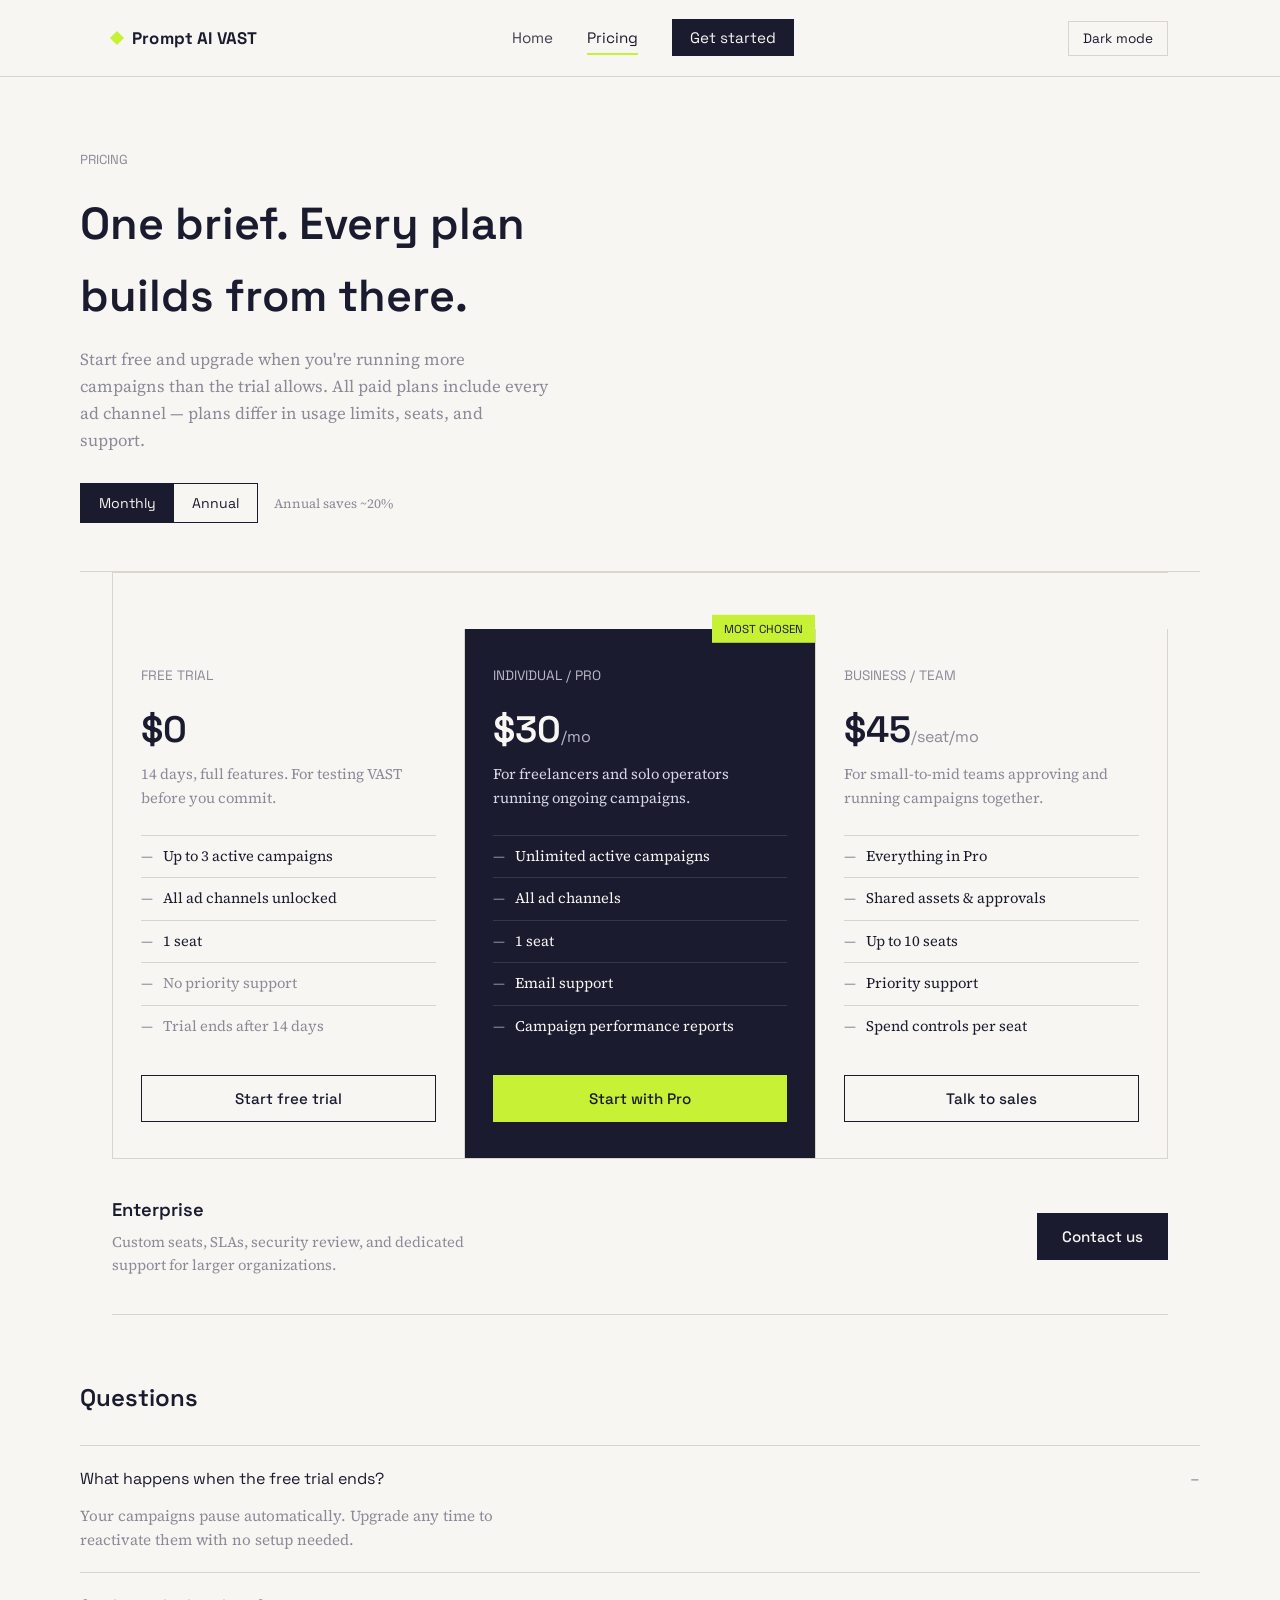
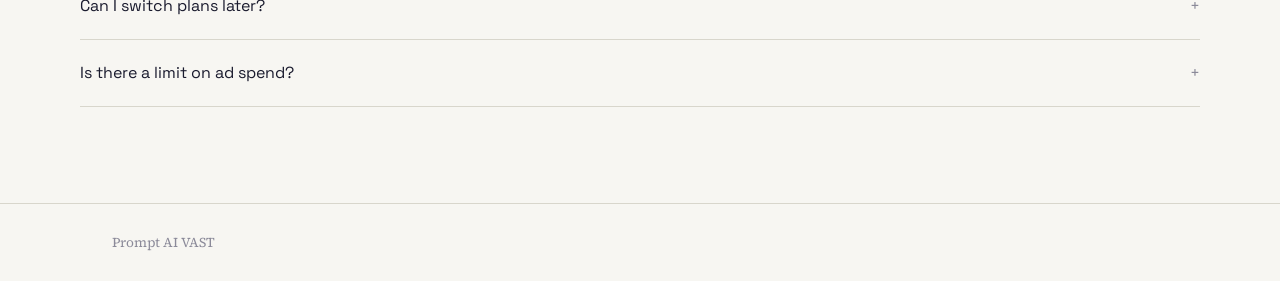
==== pricing.html @ b026fc5e "added files" ====
<!DOCTYPE html>
<html lang="en">
<head>
<meta charset="UTF-8">
<meta name="viewport" content="width=device-width, initial-scale=1.0">
<title>Pricing — Prompt AI VAST</title>
<link rel="preconnect" href="https://fonts.googleapis.com">
<link rel="preconnect" href="https://fonts.gstatic.com" crossorigin>
<link href="https://fonts.googleapis.com/css2?family=Space+Grotesk:wght@400;500;600;700&family=Source+Serif+4:opsz,wght@8..60,400;8..60,500;8..60,600&display=swap" rel="stylesheet">
<link rel="stylesheet" href="index.css">
</head>
<body>

<header>
  <nav class="wrap">
    <a class="logo" href="index.html"><span class="mark"></span>Prompt AI VAST</a>
    <ul class="navlinks">
      <li><a href="index.html">Home</a></li>
      <li><a class="active" href="pricing.html">Pricing</a></li>
      <li><a class="cta" href="#pro-cta">Get started</a></li>
    </ul>
    <button class="theme-toggle" onclick="toggleTheme()">Dark mode</button>
  </nav>
</header>

<section>
  <div class="wrap pricing-hero">
    <div class="eyebrow">PRICING</div>
    <h1>One brief. Every plan builds from there.</h1>
    <p>Start free and upgrade when you're running more campaigns than the trial allows. All paid plans include every ad channel — plans differ in usage limits, seats, and support.</p>
    <div>
      <span class="toggle">
        <button class="on" id="btn-monthly" onclick="setBilling('monthly')">Monthly</button>
        <button id="btn-annual" onclick="setBilling('annual')">Annual</button>
      </span>
      <span class="save">Annual saves ~20%</span>
    </div>
  </div>

  <div class="wrap">
    <div class="tiers">
      <div class="tier">
        <div class="tier-name">FREE TRIAL</div>
        <div class="price">$0</div>
        <div class="tier-desc">14 days, full features. For testing VAST before you commit.</div>
        <ul class="feat">
          <li>Up to 3 active campaigns</li>
          <li>All ad channels unlocked</li>
          <li>1 seat</li>
          <li class="off">No priority support</li>
          <li class="off">Trial ends after 14 days</li>
        </ul>
        <button class="btn ghost" style="width:100%">Start free trial</button>
      </div>

      <div class="tier featured">
        <div class="badge">MOST CHOSEN</div>
        <div class="tier-name">INDIVIDUAL / PRO</div>
        <div class="price" id="pro-price">$30<span>/mo</span></div>
        <div class="tier-desc">For freelancers and solo operators running ongoing campaigns.</div>
        <ul class="feat">
          <li>Unlimited active campaigns</li>
          <li>All ad channels</li>
          <li>1 seat</li>
          <li>Email support</li>
          <li>Campaign performance reports</li>
        </ul>
        <button class="btn accent" id="pro-cta" style="width:100%">Start with Pro</button>
      </div>

      <div class="tier">
        <div class="tier-name">BUSINESS / TEAM</div>
        <div class="price" id="biz-price">$45<span>/seat/mo</span></div>
        <div class="tier-desc">For small-to-mid teams approving and running campaigns together.</div>
        <ul class="feat">
          <li>Everything in Pro</li>
          <li>Shared assets &amp; approvals</li>
          <li>Up to 10 seats</li>
          <li>Priority support</li>
          <li>Spend controls per seat</li>
        </ul>
        <button class="btn ghost" style="width:100%">Talk to sales</button>
      </div>
    </div>

    <div class="enterprise-bar">
      <div>
        <h3>Enterprise</h3>
        <p>Custom seats, SLAs, security review, and dedicated support for larger organizations.</p>
      </div>
      <button class="btn primary">Contact us</button>
    </div>
  </div>

  <div class="wrap faq">
    <h2>Questions</h2>
    <details class="faq-item" open>
      <summary>What happens when the free trial ends?</summary>
      <p>Your campaigns pause automatically. Upgrade any time to reactivate them with no setup needed.</p>
    </details>
    <details class="faq-item">
      <summary>Can I switch plans later?</summary>
      <p>Yes — upgrade, downgrade, or cancel from your account at any time. Changes apply on your next billing date.</p>
    </details>
    <details class="faq-item">
      <summary>Is there a limit on ad spend?</summary>
      <p>No — your plan covers VAST's usage, not your ad budget. You control ad spend directly with each platform.</p>
    </details>
  </div>
</section>

<footer>
  <div class="wrap">Prompt AI VAST</div>
</footer>

<script src="script.js"></script>
</body>
</html>
---- index.css ----
:root{
  --paper:#F7F6F2;
  --ink:#1A1B2E;
  --plum:#4B2E52;
  --lime:#C6F135;
  --grey:#8B8A99;
  --line:#D8D6CC;
  --paper-dim:#EFEEE7;
}
@media (prefers-color-scheme: dark){
  :root:not([data-theme="light"]){
    --paper:#14151F;
    --ink:#F2F1EC;
    --plum:#C9A9D1;
    --lime:#C6F135;
    --grey:#9C9BAC;
    --line:#33344a;
    --paper-dim:#1B1C2A;
  }
}
:root[data-theme="dark"]{
  --paper:#14151F;
  --ink:#F2F1EC;
  --plum:#C9A9D1;
  --lime:#C6F135;
  --grey:#9C9BAC;
  --line:#33344a;
  --paper-dim:#1B1C2A;
}

*{box-sizing:border-box;}
html,body{margin:0;padding:0;}
body{
  background:var(--paper);
  color:var(--ink);
  font-family:'Source Serif 4', serif;
  font-size:17px;
  line-height:1.6;
  -webkit-font-smoothing:antialiased;
}
h1,h2,h3,.mono,nav,.btn,.tier-name,.price{
  font-family:'Space Grotesk', sans-serif;
}
a{color:inherit;text-decoration:none;}
.wrap{max-width:1120px;margin:0 auto;padding:0 32px;}
@media (max-width:640px){.wrap{padding:0 20px;}}

/* NAV */
header{
  border-bottom:1px solid var(--line);
  position:sticky;top:0;
  background:var(--paper);
  z-index:20;
}
nav.wrap{
  display:flex;align-items:center;justify-content:space-between;
  height:76px;
}
.logo{
  font-weight:700;font-size:1.05rem;letter-spacing:0.01em;
  display:flex;align-items:center;gap:10px;cursor:pointer;
  background:none;border:none;color:inherit;font-family:inherit;padding:0;
}
.logo .mark{
  width:10px;height:10px;background:var(--lime);
  transform:rotate(45deg);flex:none;
}
.navlinks{display:flex;align-items:center;gap:34px;list-style:none;margin:0;padding:0;}
.navlinks a, .navlinks button{
  background:none;border:none;color:var(--ink);font-family:inherit;
  font-size:0.95rem;cursor:pointer;padding:6px 0;position:relative;
  opacity:0.82;
}
.navlinks a:hover, .navlinks button:hover{opacity:1;}
.navlinks a.active, .navlinks button.active{opacity:1;}
.navlinks a.active::after, .navlinks button.active::after{
  content:"";position:absolute;left:0;right:0;bottom:-2px;height:2px;background:var(--lime);
}
.navlinks .cta{
  opacity:1;background:var(--ink);color:var(--paper);padding:9px 18px;
}
.navlinks .cta:hover{background:var(--plum);}

@media (max-width:720px){
  .navlinks{gap:20px;}
  .navlinks span{display:none;}
}

/* HOME */
.hero{
  padding:96px 0 72px;
  display:grid;grid-template-columns:1.1fr 0.9fr;gap:60px;align-items:end;
  border-bottom:1px solid var(--line);
}
@media (max-width:860px){.hero{grid-template-columns:1fr;gap:36px;padding:56px 0 48px;}}
.eyebrow{
  font-family:'Space Grotesk',sans-serif;font-size:0.82rem;color:var(--grey);
  margin-bottom:22px;
}
h1.headline{
  font-family:'Space Grotesk',sans-serif;
  font-weight:600;
  font-size:clamp(2.4rem, 5vw, 3.6rem);
  line-height:1.05;
  letter-spacing:-0.01em;
  margin:0 0 20px;
  max-width:14ch;
}
.hero-sub{
  font-size:1.15rem;color:var(--ink);opacity:0.78;max-width:46ch;margin:0 0 28px;
}
.btnrow{display:flex;gap:14px;flex-wrap:wrap;}
.btn{
  font-size:0.95rem;font-weight:500;padding:13px 24px;border:1px solid var(--ink);
  cursor:pointer;background:none;color:var(--ink);display:inline-block;text-decoration:none;
}
.btn.primary{background:var(--ink);color:var(--paper);border-color:var(--ink);}
.btn.primary:hover{background:var(--plum);border-color:var(--plum);}
.btn.ghost:hover{background:var(--paper-dim);}
.btn.accent{background:var(--lime);border-color:var(--lime);color:var(--ink);}
.btn.accent:hover{filter:brightness(0.93);}

.hero-side{
  border-left:1px solid var(--line);padding-left:32px;
}
@media (max-width:860px){.hero-side{border-left:none;padding-left:0;border-top:1px solid var(--line);padding-top:24px;}}
.hero-side p{font-size:0.98rem;color:var(--grey);margin:0 0 18px;}
.stat{display:flex;justify-content:space-between;padding:10px 0;border-top:1px solid var(--line);}
.stat:last-child{border-bottom:1px solid var(--line);}
.stat b{font-family:'Space Grotesk',sans-serif;}

.strip{
  padding:64px 0;border-bottom:1px solid var(--line);
  display:grid;grid-template-columns:repeat(3,1fr);gap:40px;
}
@media (max-width:760px){.strip{grid-template-columns:1fr;gap:32px;}}
.strip .num{font-family:'Space Grotesk',sans-serif;color:var(--grey);font-size:0.85rem;margin-bottom:10px;}
.strip h3{font-size:1.2rem;margin:0 0 10px;font-weight:600;}
.strip p{color:var(--grey);font-size:0.96rem;margin:0;}

.audience{padding:72px 0;border-bottom:1px solid var(--line);}
.audience h2{font-size:1.8rem;font-weight:600;max-width:20ch;margin:0 0 40px;}
.aud-grid{display:grid;grid-template-columns:1fr 1fr;gap:1px;background:var(--line);}
.aud-grid > div{background:var(--paper);padding:32px;}
@media (max-width:700px){.aud-grid{grid-template-columns:1fr;}}
.aud-grid h4{margin:0 0 10px;font-family:'Space Grotesk',sans-serif;font-size:1.05rem;}
.aud-grid p{margin:0 0 16px;color:var(--grey);font-size:0.95rem;}
.aud-grid a{font-family:'Space Grotesk',sans-serif;font-size:0.9rem;border-bottom:1px solid var(--ink);}

.homecta{padding:80px 0;text-align:left;}
.homecta h2{font-size:2rem;font-weight:600;max-width:18ch;margin:0 0 24px;}

/* PRICING */
.pricing-hero{padding:72px 0 48px;border-bottom:1px solid var(--line);}
.pricing-hero .eyebrow{margin-bottom:18px;}
.pricing-hero h1{font-size:clamp(2.1rem,4vw,2.8rem);font-weight:600;margin:0 0 16px;max-width:16ch;}
.pricing-hero p{color:var(--grey);max-width:52ch;font-size:1.05rem;margin:0 0 28px;}

.toggle{display:inline-flex;border:1px solid var(--ink);}
.toggle button{
  background:none;border:none;font-family:'Space Grotesk',sans-serif;font-size:0.88rem;
  padding:10px 18px;cursor:pointer;color:var(--ink);
}
.toggle button.on{background:var(--ink);color:var(--paper);}
.save{font-size:0.82rem;color:var(--grey);margin-left:12px;}

.tiers{
  padding:56px 0 0;
  display:grid;grid-template-columns:1fr 1fr 1fr;gap:0;
  border-top:1px solid var(--line);border-left:1px solid var(--line);
}
@media (max-width:860px){.tiers{grid-template-columns:1fr;}}
.tier{
  border-right:1px solid var(--line);border-bottom:1px solid var(--line);
  padding:36px 28px;position:relative;
}
.tier.featured{background:var(--ink);color:var(--paper);}
.tier.featured .grey{color:#b9b8c9;}
.badge{
  position:absolute;top:0;right:0;background:var(--lime);color:var(--ink);
  font-family:'Space Grotesk',sans-serif;font-size:0.72rem;padding:5px 12px;
  transform:translateY(-50%);
}
.tier-name{font-size:0.85rem;color:var(--grey);margin-bottom:14px;}
.tier.featured .tier-name{color:#b9b8c9;}
.price{font-size:2.3rem;font-weight:600;margin-bottom:4px;}
.price span{font-size:1rem;font-weight:400;color:var(--grey);}
.tier.featured .price span{color:#b9b8c9;}
.tier-desc{color:var(--grey);font-size:0.92rem;margin:0 0 24px;min-height:42px;}
.tier.featured .tier-desc{color:#d8d7e6;}
.feat{list-style:none;margin:0 0 28px;padding:0;font-size:0.92rem;}
.feat li{padding:9px 0;border-top:1px solid var(--line);display:flex;gap:10px;}
.tier.featured .feat li{border-top:1px solid #34364a;}
.feat li:before{content:"—";color:var(--grey);flex:none;}
.tier.featured .feat li:before{color:#8f8ea3;}
.feat li.off{color:var(--grey);}
.tier.featured .feat li.off{color:#7c7b8f;}

.enterprise-bar{
  border-bottom:1px solid var(--line);
  padding:36px 0;
  display:flex;justify-content:space-between;align-items:center;gap:24px;flex-wrap:wrap;
}
.enterprise-bar h3{margin:0 0 6px;font-size:1.15rem;font-weight:600;}
.enterprise-bar p{margin:0;color:var(--grey);font-size:0.92rem;max-width:46ch;}

.faq{padding:64px 0 96px;}
.faq h2{font-size:1.5rem;font-weight:600;margin:0 0 28px;}
.faq-item{border-top:1px solid var(--line);padding:20px 0;}
.faq-item:last-child{border-bottom:1px solid var(--line);}
.faq-item summary{cursor:pointer;font-family:'Space Grotesk',sans-serif;font-size:1rem;list-style:none;display:flex;justify-content:space-between;}
.faq-item summary::-webkit-details-marker{display:none;}
.faq-item summary:after{content:"+";color:var(--grey);}
.faq-item[open] summary:after{content:"–";}
.faq-item p{color:var(--grey);margin:12px 0 0;font-size:0.95rem;max-width:60ch;}

footer{border-top:1px solid var(--line);padding:28px 0;font-size:0.85rem;color:var(--grey);}
.theme-toggle{
  background:none;border:1px solid var(--line);color:var(--ink);
  font-family:'Space Grotesk',sans-serif;font-size:0.85rem;
  padding:8px 14px;cursor:pointer;margin-left:20px;
}
.theme-toggle:hover{background:var(--paper-dim);}
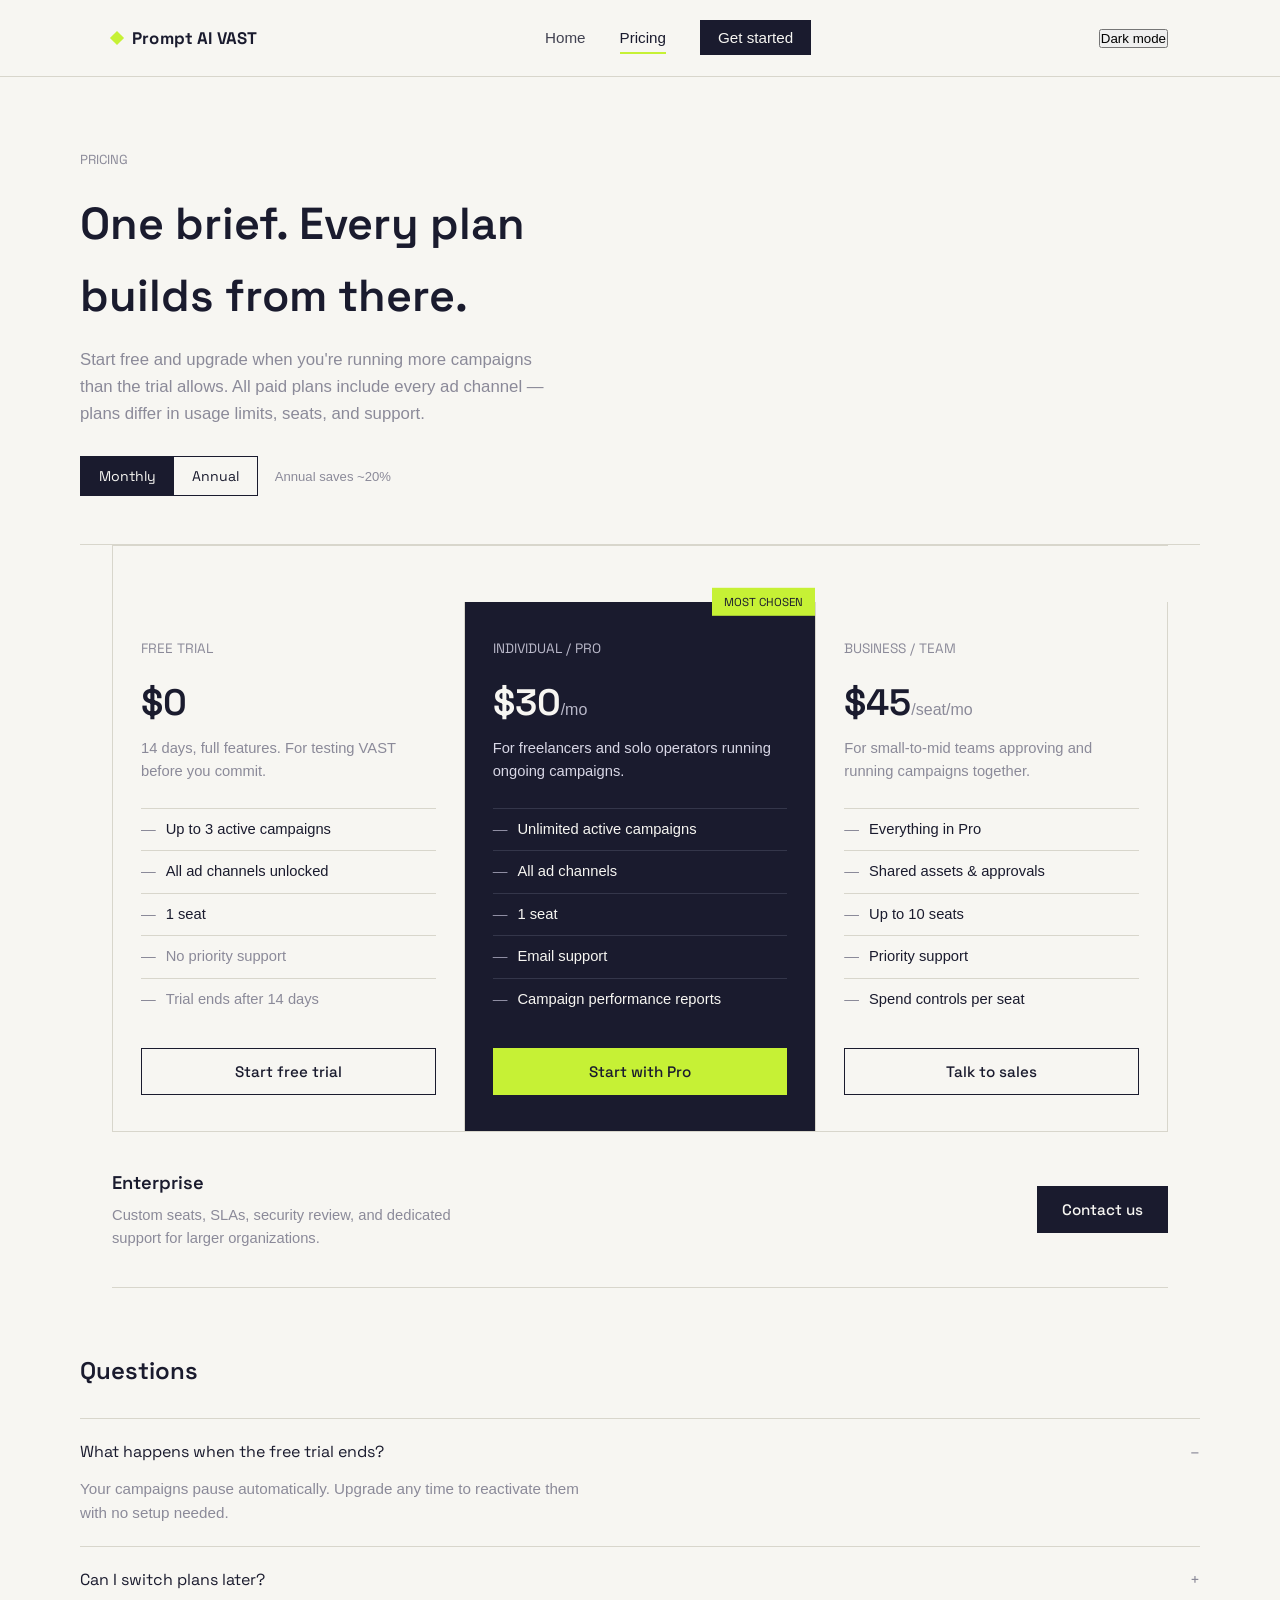
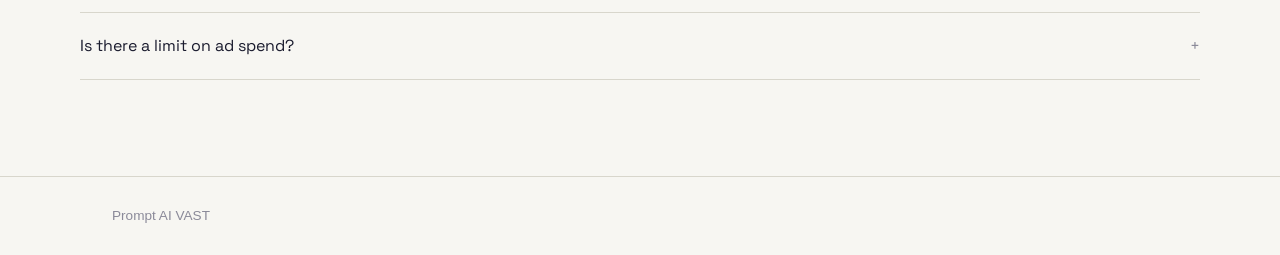
==== commit 890bf029: "editing" ====
--- a/pricing.html
+++ b/pricing.html
@@ -7,13 +7,16 @@
 <link rel="preconnect" href="https://fonts.googleapis.com">
 <link rel="preconnect" href="https://fonts.gstatic.com" crossorigin>
 <link href="https://fonts.googleapis.com/css2?family=Space+Grotesk:wght@400;500;600;700&family=Source+Serif+4:opsz,wght@8..60,400;8..60,500;8..60,600&display=swap" rel="stylesheet">
-<link rel="stylesheet" href="index.css">
+<link rel="stylesheet" href="style.css">
 </head>
 <body>
 
 <header>
   <nav class="wrap">
     <a class="logo" href="index.html"><span class="mark"></span>Prompt AI VAST</a>
+    <button class="hamburger" onclick="document.getElementById('navlinks').classList.toggle('open')">
+        <span></span><span><span></span></span>
+    </button>
     <ul class="navlinks">
       <li><a href="index.html">Home</a></li>
       <li><a class="active" href="pricing.html">Pricing</a></li>
@@ -113,6 +116,6 @@
   <div class="wrap">Prompt AI VAST</div>
 </footer>
 
-<script src="script.js"></script>
+<script src="app.js"></script>
 </body>
 </html>
--- a/style.css
+++ b/style.css
@@ -0,0 +1,2001 @@
+*{
+    margin: 0;
+    padding: 0;
+    box-sizing: border-box;
+    font-family: 'Inter', -apple-system, BlinkMacSystemFont, sans-serif;
+}
+body{
+    background-color: var(--bg);
+    color: white;
+    min-height: 100vh;
+  
+}
+.navbar{
+    display: flex;
+    justify-content: space-between;
+    align-items: center;
+    padding: .8rem 4rem;
+    background-color: #0b0e14;
+    position: sticky;
+    top: 0;
+    z-index: 100;
+    border-bottom: 1px solid #94a3b8;
+    width: 100%;
+    overflow: visible;
+
+}
+.logo{
+    display: flex;
+    align-items: center;
+    gap: 0.6rem;
+    font-size: 1rem;
+    font-weight: 700;
+    letter-spacing: -0.01rem;
+}
+.logo-circle{
+    background-color: white;
+    color: #0b0e14;
+    width: 17px;
+    height: 17px;
+    border-radius: 50%;
+    display: flex;
+    align-items: center;
+    justify-content: center;
+    font-size: 0.75rem;
+    font-weight: 900;
+    line-height: 1;
+}
+.nav-links{
+    display: flex;
+    list-style: none;
+    gap: 2rem;
+    align-items: center;
+}
+.nav-links a{
+    color: #94a3b8;
+    text-decoration: none;
+    font-size: 0.82rem;
+    font-weight: 500;
+    position: relative;
+    padding-bottom: 2px;
+    transition: color 0.2s ease;
+}
+.nav-links a::after{
+    content: '';
+    position: absolute;
+    width: 0;
+    height: 2px;
+    bottom: 0;
+    left: 0;
+    background-color:aqua;
+    transition: width 1.25s ease;
+}
+.nav-links a:hover{
+    color:white;
+}
+.nav-links a:hover::after{
+    width: 100%;
+}
+.nav-right{
+    display: flex;
+    align-items: center;
+    gap: 1.9rem;
+    
+}
+.btn-get-started{
+background-color: white;
+color: #0b0e14; 
+border: none;
+padding: 0.55rem 1.2rem;
+border-radius: 20px;
+font-weight: 600;
+font-size: 0.8rem;
+cursor: pointer;
+transition: opacity 0.2s;
+}
+.btn-get-started:hover{
+    opacity: 0.9;
+}
+.hero{
+    position: relative;
+    display: flex;
+    justify-content: center;
+    align-items: center;
+    text-align: center;
+    padding-bottom: 8px;
+    padding-top: 90px;
+    min-height:calc(100vh-80px);
+    flex-direction: column;
+    width: 100%;
+
+    
+}
+.hero-glow{
+    position: absolute;
+    width: 700px;
+    height: 450px;
+    background:
+     radial-gradient(circle, rgba(255, 255, 255, 0.45)0%, rgba(11, 40, 20, 0)70%);
+    top: 45%;
+   left: 50%;
+    transform: translate(-50%, -50%);
+    pointer-events: none;
+    z-index: 70;
+}
+.hero-content{
+    max-width: 720px;
+    z-index: 2;
+    display: flex;
+    margin: 0 auto;
+    max-width: 720px;
+    flex-direction: column;
+    align-items: center;
+    text-align: center;
+    width: 100%;
+}
+.hero-tag{
+
+    font-size: 1rem;
+    font-weight: 600;
+    color: white;
+    margin-bottom: 1rem;
+    letter-spacing: -0.08em;
+ text-align: center;
+}
+.hero-title{
+    font-size: 3.75rem;
+    font-weight: 400;
+   line-height: 1.1;
+   color: white;
+   letter-spacing: -0.03em;
+   margin-bottom: 1.4rem;
+}
+.hero-subtitle{
+    font-size: 0.82rem;
+    line-height: 1.65;
+    color: #94a3b8;
+    max-width: 630px;
+    margin: 0 auto 2.2rem;
+    font-weight: 100;
+}
+.hero-buttons{
+    display: flex;
+    justify-content: center;
+    align-items: center;
+    gap: .8rem;
+}
+.btn-primary{
+    background: black;
+    color: white;
+    border:1px solid white ;
+    padding: .65rem 1.4rem;
+    border-radius: 25px;
+    font-size: .8rem;
+    font-weight: 600;
+    cursor: pointer;
+    display: flex;
+    align-items: center;
+    gap: 0.4rem;
+   
+}
+.btn-primary:hover{
+    transform: translate(-1px);
+     box-shadow:0 0 30px rgba(59, 130, 246, 0.4);
+}
+.btn-secondary{
+    background-color: rgba(255, 255,255, 0.88);
+    color: #0b0e14;
+    padding: .65rem 1.4rem;
+    border-radius: 25px;
+    font-size: .8rem;
+    font-weight: 600;
+    cursor: pointer;
+    transition: background-color 0.2s;
+}
+.btn-secondary:hover{
+    background-color: aqua;
+}
+.star{
+    position: absolute;
+    color: white;
+    pointer-events: none;
+    z-index: 1;
+}
+.star-1{top: 20%; right: 6%; font-size: .8rem; opacity: 0.5;}
+.star-2{top: 37%; left: 32%; font-size: 1.7rem; opacity: 0.95;}
+.star-3{top: 58%; left: 16%; font-size: 1.1rem; opacity: 0.8;}
+.star-4{top: 35%; right: 30%; font-size: .7rem; opacity: 0.6;}
+.star-5{top: 43%; left: 15%; font-size: 1.3rem; opacity: 0.9;}
+.star-6{top: 20%; right: 10%; font-size: 1.3rem; opacity: 0.95;}
+.dot{
+    position: absolute;
+    background-color: white;
+    border-radius: 50%;
+    pointer-events: none;
+    z-index: 1;
+}
+.dot-1{top: 47%; left: 19%; width: 3px; height: 3px; opacity: 0.7;}
+.dot-2{top: 47%; left: 19%; width: 3px; height: 3px; opacity: 0.7;}
+.features-section,
+.trending-section{
+    padding: 5rem 2rem;
+    max-width: 1100px;
+    margin: 0 auto;
+    text-align: center;
+}
+.section-header{
+    max-width: 680px;
+    margin: 0 auto 3rem;
+}
+.section-title{
+    font-size: 2.2rem;
+    font-weight: 600;
+    color: white;
+    margin-bottom: 1rem;
+    letter-spacing: -0.02rem;
+}
+.section-subtitle{
+    font-size: .8rem;
+    line-height: 1.6;
+    color: #94a3b8;
+    margin-bottom: 1.5rem;
+}
+.cards-grid{
+    display: grid;
+    grid-template-columns: repeat(3, 1fr);
+    gap: 1.2rem;
+}
+.card{
+    background-color: rgba(255, 255, 255, 0.03);
+    border: 1px solid  rgba(255, 255, 255, 0.08);
+    border-radius: 1px;
+    padding: 1.4rem;
+    text-align: left;
+    display: flex;
+    flex-direction: column;
+    justify-content: space-between;
+    transition: transform 0.2s ease, border-color 0.3s;
+}
+.card:hover{
+    transition: translateY(-3px);
+    border-color: rgba(255, 255, 255, 0.2);
+}
+.card-text{
+    font-size: .85rem;
+    font-weight: 400;
+    color: white;
+    line-height: 1.4;
+    margin-bottom:.8rem ;
+}
+.card-text .arrow{
+    font-size: 0.85rem;
+    opacity: .8;
+    margin-left: 0.2rem;
+}
+.card-link{
+    text-decoration: none;
+    word-break: break-all;
+    color: #3b82f6;
+    font-size: 0.75rem;
+}
+.card-link:hover{
+    text-decoration: underline;
+}
+.hamburger-btn{
+    display: none;
+    flex-direction: column;
+    justify-content: space-between;
+    width: 24px;
+    height: 18px;
+    background: transparent;
+    border: none;
+    cursor: pointer;
+    z-index: 1000;
+}
+.hamburger-btn .bar{
+    width: 100%;
+    height: 2px;
+    background-color:white;
+    border-radius: 2px;
+    transition: all 0.ss ease;
+    pointer-events: none;
+}
+.nav-menu{
+    display: flex;
+    justify-content: space-between;
+    align-items: center;
+    flex: 1;
+    gap: 1.6rem;
+    width: 100%;
+  
+}
+ .nav-menu a{
+        display: block;
+        color: white;
+        text-decoration: none;
+    }
+    .nav-menu.active{
+        display: flex;
+    }
+@media(max-width:900px){
+    .cards-grid{
+        grid-template-columns: repeat(2, 1fr);
+    }
+}
+@media(max-width: 600px){
+    .cards-grid{
+        grid-template-columns: 1fr;
+    }
+}
+@media(max-width:768px){
+    .navbar{
+        padding: 0.8rem 1.5rem;
+    }
+    .nav-links,
+    .nav-left,
+    .nav-right{
+display: flex;
+flex-direction: column;
+align-items: center;
+width: 100%;
+gap: 1.2rem;
+    }
+    .hero{
+        padding-top: 3.5rem;
+        padding-bottom: 4rem;
+        padding-left: 1rem;
+        padding-right: 1rem;
+    }
+    .hero-title{
+        font-size: 2.2rem;
+        line-height: 1.2;
+        margin-bottom: 1rem;
+    }
+    .hero-subtitle{
+        font-size: 0.85rem;
+        padding: 0 0.5rem;
+    }
+    .hero-buttons{
+        flex-direction: column;
+        width: 100%;
+        gap: 0.8rem;
+    }
+    .btn-primary,
+    .btn-secondary{
+        width: 100%;
+        justify-content: center;
+    }
+    .hero-glow{
+        width: 320px;
+        height: 320px;
+    }
+    .hamburger-btn{
+        display: flex;
+    }
+    .nav-menu{
+        position: absolute;
+        top: 100%;
+        left: 0;
+        width: 100%;
+        flex-direction: column;
+        padding: 2rem 1.5rem;
+        gap: 1.5rem;
+        display: none;
+        z-index: 9999;
+        background-color: #0b0e14;
+        box-shadow: 0 10px 20px rgba(0, 0, 0, 0.5);
+    }
+    .nav-menu.active{
+        display: flex;
+        flex-direction: column;
+        align-items: center;
+    }
+    }
+
+:root {
+  --bg: #f4f6fb;
+  --surface: #ffffff;
+  --card-bg: #ffffff;
+  --card-bg-hover: #eef1f8;
+  --text-primary: #1a2033;
+  --text-secondary: #4d5670;
+  --text-muted: #8991a6;
+  --border: #dfe3ee;
+  --accent: #3958d9;
+  --topbar: #4a6fd4;
+  --topbar-strip: #dfe6f5;
+}
+
+[data-theme="dark"] {
+  --bg: #0e1420;
+  --surface: #161d2c;
+  --card-bg: #1c2436;
+  --card-bg-hover: #232c40;
+  --text-primary: #eef1f7;
+  --text-secondary: #aab3c5;
+  --text-muted: #707a8c;
+  --border: #2a3348;
+  --accent: #7c9cff;
+  --topbar: #4a6fd4;
+  --topbar-strip: #dfe6f5;
+}
+.app-layout {
+  display: flex;
+  min-height: 100vh;
+}
+
+/* ---------- SIDEBAR ---------- */
+.sidebar {
+  width: 260px;
+  flex-shrink: 0;
+  background: var(--surface);
+  border-right: 1px solid var(--border);
+  display: flex;
+  flex-direction: column;
+  justify-content: space-between;
+  padding: 20px 16px;
+}
+
+.brand {
+  display: flex;
+  align-items: center;
+  gap: 10px;
+  margin-bottom: 20px;
+}
+
+.brand-icon {
+  color: var(--accent);
+  font-size: 18px;
+}
+
+.brand-name {
+  font-weight: 600;
+  color: var(--text-primary);
+}
+
+.new-chat-btn {
+  width: 100%;
+  background: var(--accent);
+  color: #ffffff;
+  border: none;
+  padding: 10px;
+  border-radius: 8px;
+  cursor: pointer;
+  font-size: 14px;
+  margin-bottom: 16px;
+}
+
+.chat-history {
+  display: flex;
+  flex-direction: column;
+  gap: 4px;
+}
+
+.chat-item {
+  color: var(--text-secondary);
+  text-decoration: none;
+  font-size: 14px;
+  padding: 8px 10px;
+  border-radius: 6px;
+}
+
+.chat-item:hover {
+  background: var(--card-bg-hover);
+}
+
+.sidebar-bottom {
+  display: flex;
+  flex-direction: column;
+  gap: 4px;
+}
+
+.sidebar-link {
+  background: none;
+  border: none;
+  text-align: left;
+  color: var(--text-secondary);
+  font-size: 14px;
+  padding: 8px 10px;
+  border-radius: 6px;
+  cursor: pointer;
+  text-decoration: none;
+  width: 100%;
+  display: block;
+}
+
+.sidebar-link:hover {
+  background: var(--card-bg-hover);
+}
+
+/* ---------- MAIN CONTENT ---------- */
+.main-content {
+  flex: 1;
+  padding: 32px 48px;
+}
+
+.search-bar {
+  position: relative;
+  margin-bottom: 32px;
+}
+
+.search-bar input {
+  width: 100%;
+  background: var(--card-bg);
+  border: 1px solid var(--border);
+  color: var(--text-primary);
+  padding: 12px 40px 12px 16px;
+  border-radius: 8px;
+  font-size: 14px;
+}
+
+.search-icon {
+  position: absolute;
+  right: 14px;
+  top: 50%;
+  transform: translateY(-50%);
+  color: var(--text-muted);
+}
+.main-content {
+  flex: 1;
+  padding: 32px 48px;
+}
+
+.page-header {
+  display: flex;
+  align-items: center;
+  justify-content: space-between;
+  flex-wrap: wrap;
+  gap: 12px;
+  margin-bottom: 32px;
+}
+
+.heading-group {
+  display: flex;
+  align-items: center;
+  gap: 10px;
+}
+
+.page-header h1 {
+  font-size: 22px;
+  font-weight: 600;
+  color: var(--text-primary);
+}
+
+.breadcrumb {
+  font-size: 13px;
+  color: var(--text-muted);
+}
+
+.prompt-grid {
+  display: grid;
+  grid-template-columns: repeat(3, 1fr);
+  gap: 20px;
+  margin-bottom: 32px;
+}
+
+.prompt-card {
+  background: var(--card-bg);
+  border: 1px solid var(--border);
+  border-radius: 10px;
+  padding: 18px 20px;
+  font-size: 14px;
+  line-height: 1.5;
+  color: var(--text-secondary);
+  cursor: pointer;
+  transition: background-color 0.2s ease, border-color 0.2s ease, transform 0.15s ease;
+}
+
+.prompt-card:hover {
+  background: var(--card-bg-hover);
+  border-color: var(--accent);
+  transform: translateY(-2px);
+}
+
+.pagination {
+  display: flex;
+  justify-content: center;
+  align-items: center;
+  gap: 10px;
+}
+
+.pagination button {
+  background: transparent;
+  border: 1px solid var(--border);
+  color: var(--text-secondary);
+  width: 32px;
+  height: 32px;
+  border-radius: 6px;
+  cursor: pointer;
+  font-size: 13px;
+}
+
+.pagination button.active {
+  background: var(--accent);
+  color: #ffffff;
+  border-color: var(--accent);
+}
+
+.pagination button:hover:not(.active) {
+  background: var(--card-bg-hover);
+}
+.gallery-section {
+  padding: 60px 48px;
+  text-align: center;
+}
+
+.gallery-header h2 {
+  font-size: 32px;
+  font-weight: 700;
+  color: var(--text-primary);
+  margin-bottom: 16px;
+}
+
+.gallery-header p {
+  max-width: 700px;
+  margin: 0 auto 40px;
+  color: var(--text-secondary);
+  font-size: 14px;
+  line-height: 1.7;
+}
+
+/* CSS Grid with named areas lets us place the big image and 4
+   small images exactly where we want, instead of relying on
+   items just flowing left-to-right in order */
+.gallery-grid {
+  display: grid;
+  grid-template-columns: 1.3fr 1fr 1fr;
+  grid-template-rows: 1fr 1fr;
+  gap: 12px;
+  max-width: 1100px;
+  margin: 0 auto;
+  height: 500px;
+}
+
+.gallery-item {
+  border-radius: 12px;
+  overflow: hidden; /* clips the image to the rounded corners */
+}
+
+.gallery-item img {
+  width: 100%;
+  height: 100%;
+  object-fit: cover; /* fills the box without distorting the image */
+  display: block;
+}
+
+/* The large image spans both rows on the left */
+.gallery-item.large {
+  grid-row: 1 / 3;
+}
+.audio-section {
+  padding: 60px 48px;
+}
+
+.section-header {
+  text-align: center;
+  max-width: 700px;
+  margin: 0 auto 48px;
+}
+
+.section-header h2 {
+  font-size: 32px;
+  font-weight: 700;
+  color: var(--text-primary);
+  margin-bottom: 16px;
+}
+
+.section-header p {
+  color: var(--text-secondary);
+  font-size: 14px;
+  line-height: 1.7;
+}
+
+.audio-showcase {
+  display: grid;
+  grid-template-columns: 1fr 1fr;
+  gap: 48px;
+  align-items: center;
+  max-width: 1100px;
+  margin: 0 auto;
+}
+
+.audio-content h3 {
+  font-size: 26px;
+  font-weight: 700;
+  color: var(--text-primary);
+  margin-bottom: 20px;
+  line-height: 1.3;
+}
+
+.audio-content p {
+  color: var(--text-secondary);
+  font-size: 14px;
+  line-height: 1.6;
+  margin-bottom: 14px;
+}
+
+.pill-group {
+  display: flex;
+  flex-wrap: wrap; /* lets pills drop to a new line instead of overflowing */
+  gap: 12px;
+  margin-top: 24px;
+}
+
+.pill {
+  background: transparent;
+  border: 1px solid var(--border);
+  color: var(--text-primary);
+  padding: 10px 20px;
+  border-radius: 999px;
+  font-size: 13px;
+  cursor: pointer;
+  transition: background-color 0.2s ease, border-color 0.2s ease;
+}
+
+.pill:hover {
+  background: var(--card-bg-hover);
+  border-color: var(--accent);
+}
+
+/* the filled "Generate now" pill stands out from the outlined ones */
+.pill-cta {
+  background: var(--text-primary);
+  color: var(--bg);
+  border-color: var(--text-primary);
+}
+
+.pill-cta:hover {
+  opacity: 0.85;
+  background: var(--text-primary);
+}
+
+.audio-media {
+  position: relative; /* lets the play button be positioned on top of the image */
+  border-radius: 16px;
+  overflow: hidden;
+}
+
+.audio-media img {
+  width: 100%;
+  height: 100%;
+  object-fit: cover;
+  display: block;
+}
+
+.play-btn {
+  position: absolute;
+  top: 50%;
+  left: 50%;
+  transform: translate(-50%, -50%); /* centers the button regardless of its size */
+  width: 64px;
+  height: 64px;
+  border-radius: 50%;
+  background: rgba(255, 255, 255, 0.9);
+  border: 3px solid var(--bg);
+  font-size: 20px;
+  cursor: pointer;
+  display: flex;
+  align-items: center;
+  justify-content: center;
+}
+
+.play-btn:hover {
+  background: #ffffff;
+}
+.features-section {
+  padding: 60px 48px;
+  max-width: 1100px;
+  margin: 0 auto;
+}
+
+.features-header {
+  margin-bottom: 40px;
+}
+
+.features-label {
+  display: block;
+  color: var(--text-muted);
+  font-size: 14px;
+  margin-bottom: 8px;
+}
+
+.features-header h2 {
+  font-size: 28px;
+  font-weight: 600;
+  color: var(--text-secondary);
+}
+
+.features-header h2 .highlight {
+  color: var(--text-primary);
+  font-weight: 700;
+}
+
+.features-divider {
+  border: none;
+  border-top: 1px solid var(--border);
+  margin-top: 24px;
+}
+
+/* 3 columns, 2 rows - matches the screenshot's layout exactly */
+.features-grid {
+  display: grid;
+  grid-template-columns: repeat(3, 1fr);
+  gap: 40px 32px; /* row-gap 40px, column-gap 32px */
+}
+
+.feature-item h3 {
+  font-size: 16px;
+  font-weight: 600;
+  color: var(--text-primary);
+  margin-bottom: 12px;
+  text-align: left;
+}
+
+.feature-item p {
+  font-size: 13px;
+  line-height: 1.7;
+  color: var(--text-secondary);
+   text-align: left;
+}
+.final-cta {
+  position: relative; /* lets the sparkles be positioned freely around the box */
+  background: var(--surface);
+  border-radius: 16px;
+  padding: 80px 40px;
+  margin: 60px 48px;
+  text-align: center;
+  overflow: hidden; /* keeps sparkles from spilling outside the rounded box */
+}
+
+.final-cta-content h2 {
+  font-size: 26px;
+  font-weight: 600;
+  color: var(--text-primary);
+  line-height: 1.4;
+}
+
+.cta-btn-large {
+  margin-top: 32px;
+  background: var(--text-primary);
+  color: var(--bg);
+  border: none;
+  padding: 14px 32px;
+  border-radius: 999px;
+  font-size: 14px;
+  font-weight: 600;
+  cursor: pointer;
+}
+
+.cta-btn-large:hover {
+  opacity: 0.85;
+}
+
+/* Decorative sparkles - positioned absolutely so they float
+   around the text without affecting the layout/flow */
+.sparkle {
+  position: absolute;
+  color: var(--text-muted);
+  opacity: 0.6;
+}
+
+.sparkle-1 {
+  top: 30px;
+  left: 60px;
+  font-size: 40px;
+}
+
+.sparkle-2 {
+  top: 60px;
+  left: 130px;
+  font-size: 16px;
+}
+
+.sparkle-3 {
+  top: 40px;
+  right: 80px;
+  font-size: 22px;
+}
+
+.sparkle-4 {
+  bottom: 40px;
+  right: 140px;
+  font-size: 18px;
+}
+.site-footer {
+  background: var(--surface);
+  border-top: 1px solid var(--border);
+  padding: 60px 48px 0;
+}
+
+.footer-grid {
+  display: grid;
+  grid-template-columns: 1fr 1fr 1.5fr;
+  gap: 40px;
+  max-width: 1100px;
+  margin: 0 auto;
+  padding-bottom: 48px;
+}
+
+.footer-col h4 {
+  color: var(--text-muted);
+  font-size: 13px;
+  font-weight: 500;
+  margin-bottom: 16px;
+}
+
+.footer-col ul {
+  list-style: none;
+}
+
+.footer-col ul li {
+  margin-bottom: 10px;
+}
+
+.footer-col ul li a,
+.footer-contact p a {
+  color: var(--text-secondary);
+  text-decoration: none;
+  font-size: 14px;
+}
+
+.footer-col ul li a:hover,
+.footer-contact p a:hover {
+  color: var(--text-primary);
+}
+
+.footer-contact p {
+  margin-bottom: 6px;
+}
+
+.footer-social-row {
+  display: flex;
+  gap: 40px;
+  margin: 24px 0;
+}
+
+.footer-social-row h5 {
+  color: var(--text-muted);
+  font-size: 13px;
+  font-weight: 500;
+  margin-bottom: 12px;
+}
+
+.social-icons {
+  display: flex;
+  gap: 10px;
+}
+
+.social-icons a {
+  width: 34px;
+  height: 34px;
+  border-radius: 50%;
+  border: 1px solid var(--border);
+  display: flex;
+  align-items: center;
+  justify-content: center;
+  color: var(--text-secondary);
+  text-decoration: none;
+  font-size: 13px;
+}
+
+.social-icons a:hover {
+  background: var(--card-bg-hover);
+  border-color: var(--accent);
+}
+
+/* ---------- Footer bottom bar ---------- */
+.footer-bottom {
+  border-top: 1px solid var(--border);
+  padding: 20px 0;
+  max-width: 1100px;
+  margin: 0 auto;
+  display: flex;
+  align-items: center;
+  justify-content: space-between;
+  flex-wrap: wrap;
+  gap: 12px;
+}
+
+.footer-legal {
+  display: flex;
+  list-style: none;
+  gap: 20px;
+}
+
+.footer-legal a {
+  color: var(--text-muted);
+  text-decoration: none;
+  font-size: 12px;
+}
+
+.footer-copyright {
+  color: var(--text-muted);
+  font-size: 12px;
+}
+
+.footer-lang {
+  display: flex;
+  gap: 12px;
+}
+
+.footer-lang a {
+  color: var(--text-muted);
+  text-decoration: none;
+  font-size: 12px;
+}
+/* ============================================
+   RESPONSIVENESS — app-layout section
+   ============================================ */
+
+/* Tablet: sidebar gets narrower, content padding shrinks */
+@media (max-width: 1024px) {
+  .sidebar {
+    width: 220px;
+    padding: 16px 12px;
+  }
+
+  .main-content {
+    padding: 24px 32px;
+  }
+
+  .prompt-grid {
+    grid-template-columns: repeat(2, 1fr);
+  }
+}
+
+/* Small tablet / large phone: sidebar collapses to a horizontal top bar */
+@media (max-width: 768px) {
+  .app-layout {
+    flex-direction: column;
+  }
+
+  .sidebar {
+    width: 100%;
+    flex-direction: row;
+    justify-content: space-between;
+    align-items: center;
+    padding: 12px 16px;
+    border-right: none;
+    border-bottom: 1px solid var(--border);
+  }
+
+  .sidebar-top {
+    display: flex;
+    align-items: center;
+    gap: 16px;
+  }
+
+  .chat-history {
+    display: none; /* hide chat history list on small screens to save space */
+  }
+
+  .sidebar-bottom {
+    flex-direction: row;
+    gap:12px 16px;
+    flex-wrap: wrap;
+    width: 100%;
+  }
+
+  .sidebar-link span {
+    display: none; /* keep icons, hide text labels to save space */
+     flex: 0 1 auto;
+    width: auto;
+  }
+
+  .new-chat-btn {
+    width: auto;
+    padding: 8px 14px;
+    margin-bottom: 0;
+    flex: 0 1 auto;
+    width: auto;
+  }
+
+  .main-content {
+    padding: 20px 20px;
+  }
+
+  .prompt-grid {
+    grid-template-columns: 1fr;
+  }
+}
+
+/* Phone: tighten everything further */
+@media (max-width: 480px) {
+  .page-header {
+    flex-direction: column;
+    align-items: flex-start;
+    gap: 8px;
+  }
+
+  .search-bar input {
+    font-size: 13px;
+    padding: 10px 36px 10px 12px;
+  }
+
+  .prompt-card {
+    padding: 14px 16px;
+    font-size: 13px;
+  }
+
+  .pagination button {
+    width: 28px;
+    height: 28px;
+    font-size: 12px;
+  }
+}
+/* ============================================
+   RESPONSIVE: Trending Prompts grid + header
+   ============================================ */
+
+/* Tablet: drop from 3 columns to 2 */
+@media (max-width: 1024px) {
+  .main-content {
+    padding: 24px 32px;
+  }
+
+  .prompt-grid {
+    grid-template-columns: repeat(2, 1fr);
+    gap: 16px;
+  }
+
+  .page-header h1 {
+    font-size: 20px;
+  }
+}
+
+/* Small tablet / large phone: single column, header stacks */
+@media (max-width: 768px) {
+  .main-content {
+    padding: 20px 20px;
+  }
+
+  .page-header {
+    flex-direction: column;
+    align-items: flex-start;
+    gap: 6px;
+    margin-bottom: 24px;
+  }
+
+  .prompt-grid {
+    grid-template-columns: 1fr;
+    gap: 14px;
+    margin-bottom: 24px;
+  }
+
+  .prompt-card {
+    padding: 16px 18px;
+  }
+}
+
+/* Phone: tighten text and pagination */
+@media (max-width: 480px) {
+  .page-header h1 {
+    font-size: 18px;
+  }
+
+  .breadcrumb {
+    font-size: 11px;
+  }
+
+  .prompt-card {
+    padding: 14px 16px;
+    font-size: 13px;
+  }
+
+  .pagination {
+    gap: 6px;
+    flex-wrap: wrap;
+  }
+
+  .pagination button {
+    width: 28px;
+    height: 28px;
+    font-size: 12px;
+  }
+}
+/* ============================================
+   RESPONSIVE: Image gallery section
+   ============================================ */
+
+/* Tablet: shrink padding and grid height a bit */
+@media (max-width: 1024px) {
+  .gallery-section {
+    padding: 48px 32px;
+  }
+
+  .gallery-grid {
+    height: 420px;
+  }
+
+  .gallery-header h2 {
+    font-size: 26px;
+  }
+}
+
+/* Small tablet/phone: stack everything into one column,
+   the "large" image just becomes a regular full-width image */
+@media (max-width: 768px) {
+  .gallery-section {
+    padding: 40px 20px;
+  }
+
+  .gallery-header h2 {
+    font-size: 22px;
+  }
+
+  .gallery-header p {
+    font-size: 13px;
+  }
+
+  .gallery-grid {
+    grid-template-columns: 1fr; /* one column instead of 3 */
+    grid-template-rows: none;   /* let rows size themselves automatically */
+    height: auto;               /* remove the fixed height from desktop */
+  }
+
+  .gallery-item {
+    height: 220px; /* give each stacked image a consistent height */
+  }
+
+  /* undo the "span both rows" trick from desktop -
+     on a single column, there's no second row to span into */
+  .gallery-item.large {
+    grid-row: auto;
+    height: 260px; /* slightly taller since it's the "hero" image */
+  }
+}
+
+/* Phone: shrink image height further */
+@media (max-width: 480px) {
+  .gallery-item {
+    height: 180px;
+  }
+
+  .gallery-item.large {
+    height: 220px;
+  }
+
+  .gallery-header h2 {
+    font-size: 19px;
+  }
+}
+/* ============================================
+   RESPONSIVE: Audio & Music section
+   ============================================ */
+
+@media (max-width: 1024px) {
+  .audio-section {
+    padding: 48px 32px;
+  }
+
+  .audio-showcase {
+    gap: 32px;
+  }
+
+  .audio-content h3 {
+    font-size: 22px;
+  }
+}
+
+/* Small tablet/phone: stack text above image instead of side-by-side */
+@media (max-width: 768px) {
+  .audio-section {
+    padding: 40px 20px;
+  }
+
+  .section-header h2 {
+    font-size: 24px;
+  }
+
+  .audio-showcase {
+    grid-template-columns: 1fr; /* single column - stacks vertically */
+  }
+
+  .audio-media {
+    order: -1; /* shows the image ABOVE the text on mobile, like most landing pages do */
+    height: 280px;
+  }
+
+  .audio-content h3 {
+    font-size: 20px;
+  }
+
+  .pill-group {
+    justify-content: center;
+  }
+}
+
+/* Phone: shrink pills and text further */
+@media (max-width: 480px) {
+  .pill {
+    padding: 8px 16px;
+    font-size: 12px;
+  }
+
+  .play-btn {
+    width: 52px;
+    height: 52px;
+    font-size: 16px;
+  }
+
+  .audio-media {
+    height: 220px;
+  }
+}
+/* ============================================
+   RESPONSIVE: More features section
+   ============================================ */
+
+@media (max-width: 1024px) {
+  .features-section {
+    padding: 48px 32px;
+  }
+
+  .features-grid {
+    gap: 32px 24px;
+  }
+
+  .features-header h2 {
+    font-size: 24px;
+  }
+}
+
+/* Small tablet/phone: drop to 2 columns */
+@media (max-width: 768px) {
+  .features-section {
+    padding: 40px 20px;
+  }
+
+  .features-grid {
+    grid-template-columns: repeat(2, 1fr);
+    gap: 28px 20px;
+  }
+
+  .features-header h2 {
+    font-size: 20px;
+  }
+}
+
+/* Phone: single column, everything stacks */
+@media (max-width: 480px) {
+  .features-grid {
+    grid-template-columns: 1fr;
+    gap: 24px;
+  }
+
+  .features-label {
+    font-size: 13px;
+  }
+
+  .features-header h2 {
+    font-size: 18px;
+  }
+
+  .feature-item h3 {
+    font-size: 15px;
+  }
+
+  .feature-item p {
+    font-size: 12px;
+  }
+}
+/* ============================================
+   RESPONSIVE: Final CTA section
+   ============================================ */
+
+@media (max-width: 1024px) {
+  .final-cta {
+    padding: 64px 32px;
+    margin: 48px 32px;
+  }
+
+  .final-cta-content h2 {
+    font-size: 22px;
+  }
+}
+
+/* Small tablet/phone: hide the sparkles (they'd overlap the
+   text once things get tight) and shrink text/button */
+@media (max-width: 768px) {
+  .final-cta {
+    padding: 48px 24px;
+    margin: 40px 20px;
+  }
+
+  .final-cta-content h2 {
+    font-size: 18px;
+  }
+
+  .sparkle-1,
+  .sparkle-2,
+  .sparkle-3,
+  .sparkle-4 {
+    display: none;
+  }
+
+  .cta-btn-large {
+    padding: 12px 24px;
+    font-size: 13px;
+  }
+}
+
+/* Phone: tighten further */
+@media (max-width: 480px) {
+  .final-cta {
+    padding: 40px 16px;
+    margin: 32px 12px;
+    border-radius: 12px;
+  }
+
+  .final-cta-content h2 {
+    font-size: 16px;
+  }
+}
+/* ============================================
+   RESPONSIVE: Footer
+   ============================================ */
+
+@media (max-width: 1024px) {
+  .site-footer {
+    padding: 48px 32px 0;
+  }
+
+  .footer-grid {
+    gap: 28px;
+  }
+}
+
+/* Small tablet/phone: stack all 3 footer columns vertically */
+@media (max-width: 768px) {
+  .site-footer {
+    padding: 40px 20px 0;
+  }
+
+  .footer-grid {
+    grid-template-columns: 1fr; /* one column instead of 3 */
+    gap: 32px;
+    padding-bottom: 32px;
+  }
+
+  .footer-social-row {
+    gap: 28px;
+  }
+
+  .footer-bottom {
+    flex-direction: column;
+    align-items: flex-start;
+    text-align: left;
+  }
+}
+
+/* Phone: shrink text and icons further */
+@media (max-width: 480px) {
+  .footer-col h4,
+  .footer-col ul li a,
+  .footer-contact p a {
+    font-size: 13px;
+  }
+
+  .social-icons a {
+    width: 30px;
+    height: 30px;
+    font-size: 12px;
+  }
+
+  .footer-legal {
+    flex-direction: column;
+    gap: 8px;
+  }
+}
+@keyframes fadeInUp{
+    from{
+        opacity: 0;
+    }
+    to{
+        opacity: 9;
+        transform: translateY(0);
+    }
+}
+.hero,
+.features-section,
+.gallery-section,
+.audio-section,
+.final-cta,
+.app-layout {
+    animation: fadeInUp linear both;
+    animation-timeline: view();
+    animation-range: entry 0% cover 30%;
+}
+/* ============================================
+   LOGIN / AUTH PAGE
+   ============================================ */
+.auth-page {
+  position: relative;
+  min-height: 100vh;
+  display: flex;
+  align-items: center;
+  justify-content: center;
+  background: var(--bg);
+  overflow: hidden; /* keeps floating cards from causing scrollbars */
+  padding: 24px;
+}
+
+.auth-box {
+  position: relative;
+  z-index: 10; /* sits above the floating background cards */
+  background: var(--surface);
+  border: 1px solid var(--border);
+  border-radius: 16px;
+  padding: 40px 36px;
+  width: 100%;
+  max-width: 400px;
+}
+
+.auth-header {
+  display: flex;
+  align-items: center;
+  gap: 10px;
+  margin-bottom: 24px;
+}
+
+.auth-header h1 {
+  font-size: 18px;
+  font-weight: 600;
+  color: var(--text-primary);
+}
+
+.auth-box h2 {
+  font-size: 24px;
+  font-weight: 700;
+  color: var(--text-primary);
+  margin-bottom: 6px;
+}
+
+.auth-subtext {
+  color: var(--text-secondary);
+  font-size: 13px;
+  margin-bottom: 28px;
+}
+
+.auth-form {
+  display: flex;
+  flex-direction: column;
+}
+
+.auth-form label {
+  font-size: 13px;
+  color: var(--text-secondary);
+  margin-bottom: 6px;
+}
+
+.auth-form input {
+  background: var(--card-bg);
+  border: 1px solid var(--border);
+  color: var(--text-primary);
+  padding: 12px 14px;
+  border-radius: 8px;
+  font-size: 14px;
+  margin-bottom: 18px;
+}
+
+.auth-form input:focus {
+  outline: none;
+  border-color: var(--accent);
+}
+
+.forgot-link {
+  align-self: flex-end;
+  font-size: 12px;
+  color: var(--accent);
+  text-decoration: none;
+  margin-bottom: 24px;
+}
+
+.auth-submit-btn {
+  background: var(--accent);
+  color: #ffffff;
+  border: none;
+  padding: 13px;
+  border-radius: 8px;
+  font-size: 14px;
+  font-weight: 600;
+  cursor: pointer;
+}
+
+.auth-submit-btn:hover {
+  opacity: 0.9;
+}
+
+.auth-switch {
+  text-align: center;
+  margin-top: 20px;
+  font-size: 13px;
+  color: var(--text-secondary);
+}
+
+.auth-switch a {
+  color: var(--accent);
+  text-decoration: none;
+}
+
+.theme-toggle-auth {
+  display: block;
+  margin: 20px auto 0;
+  background: transparent;
+  border: 1px solid var(--border);
+  border-radius: 999px;
+  width: 40px;
+  height: 40px;
+  font-size: 16px;
+  cursor: pointer;
+}
+
+/* ============================================
+   FLOATING DECORATIVE CARDS
+   ============================================ */
+.floating-card {
+  position: absolute;
+  z-index: 1; /* sits behind .auth-box */
+  background: var(--card-bg);
+  border: 1px solid var(--border);
+  border-radius: 14px;
+  padding: 20px;
+  width: 220px;
+  opacity: 0.35; /* subtle, doesn't compete with the form */
+  pointer-events: none; /* purely decorative - clicks pass through to what's behind */
+}
+
+.card-top {
+  top: 6%;
+  left: 50%;
+  transform: translateX(-50%);
+}
+
+.card-left {
+  top: 45%;
+  left: 4%;
+}
+
+.card-right {
+  top: 40%;
+  right: 4%;
+}
+
+.card-label {
+  display: block;
+  font-size: 11px;
+  letter-spacing: 1px;
+  color: var(--text-muted);
+  margin-bottom: 10px;
+}
+
+.card-line-group {
+  display: flex;
+  flex-direction: column;
+  gap: 6px;
+  margin-bottom: 14px;
+}
+
+.pulse-line {
+  height: 3px;
+  border-radius: 2px;
+  background: var(--accent);
+  animation: pulseLine 3s ease-in-out infinite;
+}
+
+/* Staggered timing so the three lines in each card don't move in sync */
+.card-line-group .pulse-line:nth-child(1) { animation-delay: 0s; }
+.card-line-group .pulse-line:nth-child(2) { animation-delay: 0.4s; }
+.card-line-group .pulse-line:nth-child(3) { animation-delay: 0.8s; }
+
+@keyframes pulseLine {
+  0%, 100% { width: 90%; }
+  50% { width: 30%; }
+}
+
+.card-row {
+  display: flex;
+  justify-content: space-between;
+  font-size: 11px;
+  color: var(--text-secondary);
+  margin-bottom: 6px;
+}
+
+.card-value {
+  color: var(--text-primary);
+}
+
+.build-box {
+  margin-top: 14px;
+  width: 56px;
+  height: 56px;
+  border: 1px solid var(--border);
+  border-radius: 10px;
+  display: flex;
+  flex-direction: column;
+  align-items: center;
+  justify-content: center;
+  gap: 2px;
+  animation: floatUpDown 2.8s ease-in-out infinite;
+}
+
+.build-box span {
+  font-size: 18px;
+  color: var(--accent);
+}
+
+.build-box small {
+  font-size: 8px;
+  letter-spacing: 1px;
+  color: var(--text-muted);
+}
+
+@keyframes floatUpDown {
+  0%, 100% { transform: translateY(0); }
+  50% { transform: translateY(-10px); }
+}
+
+/* Slightly different timing per card so all 3 don't bounce in perfect unison */
+.card-left .build-box { animation-duration: 3.2s; }
+.card-right .build-box { animation-duration: 2.4s; }
+
+/* ============================================
+   RESPONSIVE: hide floating cards on small screens
+   (not enough room, and they'd overlap the form)
+   ============================================ */
+@media (max-width: 900px) {
+  .floating-card {
+    display: none;
+  }
+}
+
+:root{
+  --paper:#F7F6F2;
+  --ink:#1A1B2E;
+  --plum:#4B2E52;
+  --lime:#C6F135;
+  --grey:#8B8A99;
+  --line:#D8D6CC;
+  --paper-dim:#EFEEE7;
+}
+@media (prefers-color-scheme: dark){
+  :root:not([data-theme="light"]){
+    --paper:#14151F;
+    --ink:#F2F1EC;
+    --plum:#C9A9D1;
+    --lime:#C6F135;
+    --grey:#9C9BAC;
+    --line:#33344a;
+    --paper-dim:#1B1C2A;
+  }
+}
+:root[data-theme="dark"]{
+  --paper:#14151F;
+  --ink:#F2F1EC;
+  --plum:#C9A9D1;
+  --lime:#C6F135;
+  --grey:#9C9BAC;
+  --line:#33344a;
+  --paper-dim:#1B1C2A;
+}
+
+*{box-sizing:border-box;}
+html,body{margin:0;padding:0;}
+body{
+  background:var(--paper);
+  color:var(--ink);
+  font-family:'Source Serif 4', serif;
+  font-size:17px;
+  line-height:1.6;
+  -webkit-font-smoothing:antialiased;
+}
+h1,h2,h3,.mono,nav,.btn,.tier-name,.price{
+  font-family:'Space Grotesk', sans-serif;
+}
+a{color:inherit;text-decoration:none;}
+.wrap{max-width:1120px;margin:0 auto;padding:0 32px;}
+@media (max-width:640px){.wrap{padding:0 20px;}}
+
+/* NAV */
+header{
+  border-bottom:1px solid var(--line);
+  position:sticky;top:0;
+  background:var(--paper);
+  z-index:20;
+}
+nav.wrap{
+  display:flex;align-items:center;justify-content:space-between;
+  height:76px;
+}
+.logo{
+  font-weight:700;font-size:1.05rem;letter-spacing:0.01em;
+  display:flex;align-items:center;gap:10px;cursor:pointer;
+  background:none;border:none;color:inherit;font-family:inherit;padding:0;
+}
+.logo .mark{
+  width:10px;height:10px;background:var(--lime);
+  transform:rotate(45deg);flex:none;
+}
+.navlinks{display:flex;align-items:center;gap:34px;list-style:none;margin:0;padding:0;}
+.navlinks a, .navlinks button{
+  background:none;border:none;color:var(--ink);font-family:inherit;
+  font-size:0.95rem;cursor:pointer;padding:6px 0;position:relative;
+  opacity:0.82;
+}
+.navlinks a:hover, .navlinks button:hover{opacity:1;}
+.navlinks a.active, .navlinks button.active{opacity:1;}
+.navlinks a.active::after, .navlinks button.active::after{
+  content:"";position:absolute;left:0;right:0;bottom:-2px;height:2px;background:var(--lime);
+}
+.navlinks .cta{
+  opacity:1;background:var(--ink);color:var(--paper);padding:9px 18px;
+}
+.navlinks .cta:hover{background:var(--plum);}
+
+@media (max-width:720px){
+  .navlinks{gap:20px;}
+  .navlinks span{display:none;}
+}
+
+/* HOME */
+.hero{
+  padding:96px 0 72px;
+  display:grid;grid-template-columns:1.1fr 0.9fr;gap:60px;align-items:end;
+  border-bottom:1px solid var(--line);
+}
+@media (max-width:860px){.hero{grid-template-columns:1fr;gap:36px;padding:56px 0 48px;}}
+.eyebrow{
+  font-family:'Space Grotesk',sans-serif;font-size:0.82rem;color:var(--grey);
+  margin-bottom:22px;
+}
+h1.headline{
+  font-family:'Space Grotesk',sans-serif;
+  font-weight:600;
+  font-size:clamp(2.4rem, 5vw, 3.6rem);
+  line-height:1.05;
+  letter-spacing:-0.01em;
+  margin:0 0 20px;
+  max-width:14ch;
+}
+.hero-sub{
+  font-size:1.15rem;color:var(--ink);opacity:0.78;max-width:46ch;margin:0 0 28px;
+}
+.btnrow{display:flex;gap:14px;flex-wrap:wrap;}
+.btn{
+  font-size:0.95rem;font-weight:500;padding:13px 24px;border:1px solid var(--ink);
+  cursor:pointer;background:none;color:var(--ink);display:inline-block;text-decoration:none;
+}
+.btn.primary{background:var(--ink);color:var(--paper);border-color:var(--ink);}
+.btn.primary:hover{background:var(--plum);border-color:var(--plum);}
+.btn.ghost:hover{background:var(--paper-dim);}
+.btn.accent{background:var(--lime);border-color:var(--lime);color:var(--ink);}
+.btn.accent:hover{filter:brightness(0.93);}
+
+.hero-side{
+  border-left:1px solid var(--line);padding-left:32px;
+}
+@media (max-width:860px){.hero-side{border-left:none;padding-left:0;border-top:1px solid var(--line);padding-top:24px;}}
+.hero-side p{font-size:0.98rem;color:var(--grey);margin:0 0 18px;}
+.stat{display:flex;justify-content:space-between;padding:10px 0;border-top:1px solid var(--line);}
+.stat:last-child{border-bottom:1px solid var(--line);}
+.stat b{font-family:'Space Grotesk',sans-serif;}
+
+.strip{
+  padding:64px 0;border-bottom:1px solid var(--line);
+  display:grid;grid-template-columns:repeat(3,1fr);gap:40px;
+}
+@media (max-width:760px){.strip{grid-template-columns:1fr;gap:32px;}}
+.strip .num{font-family:'Space Grotesk',sans-serif;color:var(--grey);font-size:0.85rem;margin-bottom:10px;}
+.strip h3{font-size:1.2rem;margin:0 0 10px;font-weight:600;}
+.strip p{color:var(--grey);font-size:0.96rem;margin:0;}
+
+.audience{padding:72px 0;border-bottom:1px solid var(--line);}
+.audience h2{font-size:1.8rem;font-weight:600;max-width:20ch;margin:0 0 40px;}
+.aud-grid{display:grid;grid-template-columns:1fr 1fr;gap:1px;background:var(--line);}
+.aud-grid > div{background:var(--paper);padding:32px;}
+@media (max-width:700px){.aud-grid{grid-template-columns:1fr;}}
+.aud-grid h4{margin:0 0 10px;font-family:'Space Grotesk',sans-serif;font-size:1.05rem;}
+.aud-grid p{margin:0 0 16px;color:var(--grey);font-size:0.95rem;}
+.aud-grid a{font-family:'Space Grotesk',sans-serif;font-size:0.9rem;border-bottom:1px solid var(--ink);}
+
+.homecta{padding:80px 0;text-align:left;}
+.homecta h2{font-size:2rem;font-weight:600;max-width:18ch;margin:0 0 24px;}
+
+/* PRICING */
+.pricing-hero{padding:72px 0 48px;border-bottom:1px solid var(--line);}
+.pricing-hero .eyebrow{margin-bottom:18px;}
+.pricing-hero h1{font-size:clamp(2.1rem,4vw,2.8rem);font-weight:600;margin:0 0 16px;max-width:16ch;}
+.pricing-hero p{color:var(--grey);max-width:52ch;font-size:1.05rem;margin:0 0 28px;}
+
+.toggle{display:inline-flex;border:1px solid var(--ink);}
+.toggle button{
+  background:none;border:none;font-family:'Space Grotesk',sans-serif;font-size:0.88rem;
+  padding:10px 18px;cursor:pointer;color:var(--ink);
+}
+.toggle button.on{background:var(--ink);color:var(--paper);}
+.save{font-size:0.82rem;color:var(--grey);margin-left:12px;}
+
+.tiers{
+  padding:56px 0 0;
+  display:grid;grid-template-columns:1fr 1fr 1fr;gap:0;
+  border-top:1px solid var(--line);border-left:1px solid var(--line);
+}
+@media (max-width:860px){.tiers{grid-template-columns:1fr;}}
+.tier{
+  border-right:1px solid var(--line);border-bottom:1px solid var(--line);
+  padding:36px 28px;position:relative;
+}
+.tier.featured{background:var(--ink);color:var(--paper);}
+.tier.featured .grey{color:#b9b8c9;}
+.badge{
+  position:absolute;top:0;right:0;background:var(--lime);color:var(--ink);
+  font-family:'Space Grotesk',sans-serif;font-size:0.72rem;padding:5px 12px;
+  transform:translateY(-50%);
+}
+.tier-name{font-size:0.85rem;color:var(--grey);margin-bottom:14px;}
+.tier.featured .tier-name{color:#b9b8c9;}
+.price{font-size:2.3rem;font-weight:600;margin-bottom:4px;}
+.price span{font-size:1rem;font-weight:400;color:var(--grey);}
+.tier.featured .price span{color:#b9b8c9;}
+.tier-desc{color:var(--grey);font-size:0.92rem;margin:0 0 24px;min-height:42px;}
+.tier.featured .tier-desc{color:#d8d7e6;}
+.feat{list-style:none;margin:0 0 28px;padding:0;font-size:0.92rem;}
+.feat li{padding:9px 0;border-top:1px solid var(--line);display:flex;gap:10px;}
+.tier.featured .feat li{border-top:1px solid #34364a;}
+.feat li:before{content:"—";color:var(--grey);flex:none;}
+.tier.featured .feat li:before{color:#8f8ea3;}
+.feat li.off{color:var(--grey);}
+.tier.featured .feat li.off{color:#7c7b8f;}
+
+.enterprise-bar{
+  border-bottom:1px solid var(--line);
+  padding:36px 0;
+  display:flex;justify-content:space-between;align-items:center;gap:24px;flex-wrap:wrap;
+}
+.enterprise-bar h3{margin:0 0 6px;font-size:1.15rem;font-weight:600;}
+.enterprise-bar p{margin:0;color:var(--grey);font-size:0.92rem;max-width:46ch;}
+
+.faq{padding:64px 0 96px;}
+.faq h2{font-size:1.5rem;font-weight:600;margin:0 0 28px;}
+.faq-item{border-top:1px solid var(--line);padding:20px 0;}
+.faq-item:last-child{border-bottom:1px solid var(--line);}
+.faq-item summary{cursor:pointer;font-family:'Space Grotesk',sans-serif;font-size:1rem;list-style:none;display:flex;justify-content:space-between;}
+.faq-item summary::-webkit-details-marker{display:none;}
+.faq-item summary:after{content:"+";color:var(--grey);}
+.faq-item[open] summary:after{content:"–";}
+.faq-item p{color:var(--grey);margin:12px 0 0;font-size:0.95rem;max-width:60ch;}
+
+footer{border-top:1px solid var(--line);padding:28px 0;font-size:0.85rem;color:var(--grey);}
+.hamburger{
+  display:none;
+  background:none;border:none;cursor:pointer;
+  flex-direction:column;gap:5px;padding:6px;
+}
+.hamburger span{
+  width:22px;height:2px;background:var(--ink);display:block;
+}
+
+@media (max-width:720px){
+  .hamburger{display:flex;}
+  .navlinks{
+    display:none;
+    position:absolute;
+    top:76px;left:0;right:0;
+    background:var(--paper);
+    border-bottom:1px solid var(--line);
+    flex-direction:column;
+    align-items:flex-start;
+    gap:0;
+    padding:8px 0;
+  }
+  .navlinks.open{display:flex;}
+  .navlinks li{width:100%;}
+  .navlinks a, .navlinks button{
+    width:100%;
+    padding:14px 32px;
+    display:block;
+  }
+  .navlinks a.active::after{display:none;}
+  .navlinks .cta{background:none;color:var(--ink);}
+  .theme-toggle{margin:8px 32px;}
+}
